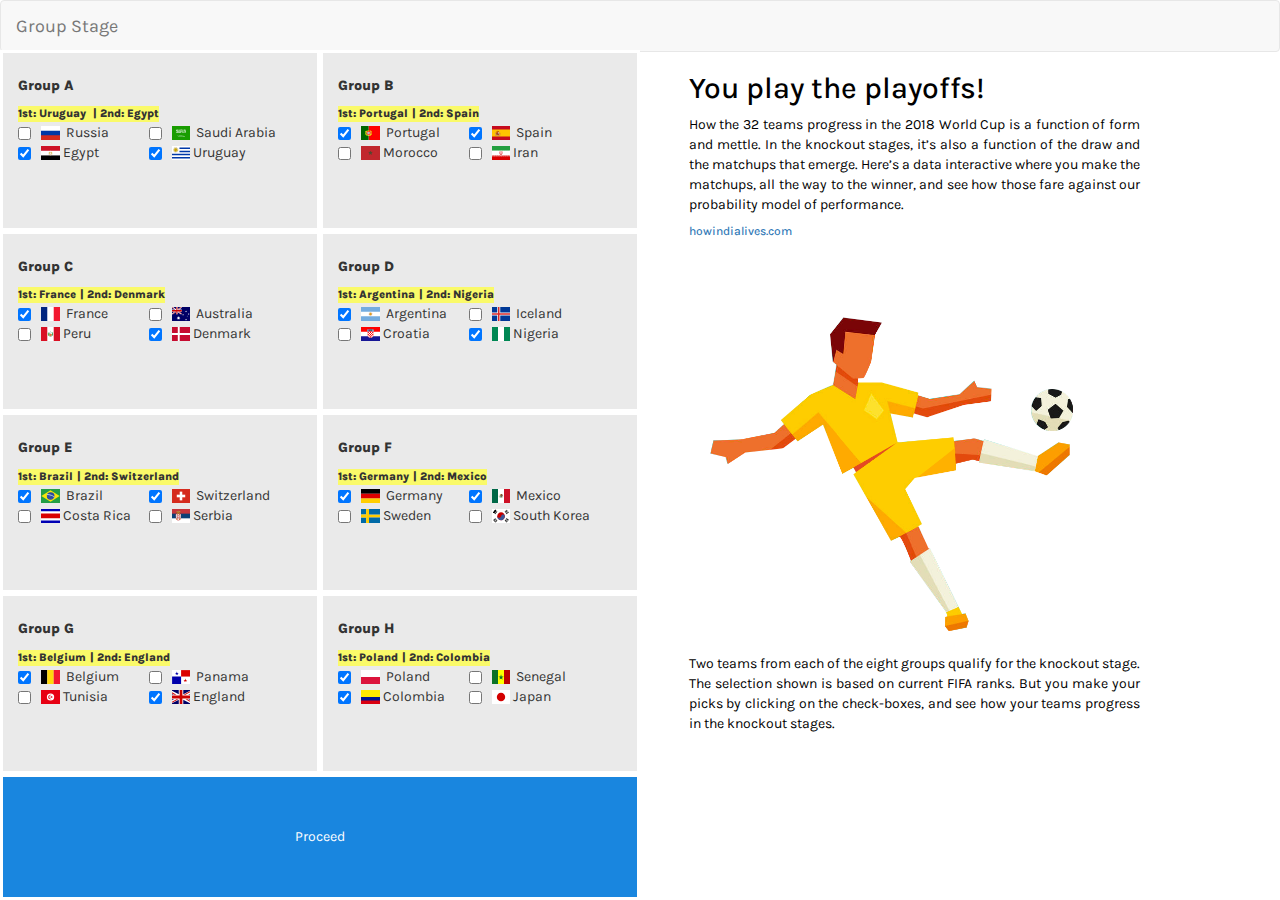
==== index.html @ b1a6358a "final touches" ====
<!DOCTYPE html>
<html lang="en">

<head>
    <meta charset="UTF-8">
    <meta name="viewport" content="width=device-width, initial-scale=1.0, maximum-scale=1.0, user-scalable=no" />
    <meta http-equiv="X-UA-Compatible" content="ie=edge">
    <title>How India Lives World Cup 2018</title>
</head>
<link rel="stylesheet" href="https://maxcdn.bootstrapcdn.com/bootstrap/3.3.7/css/bootstrap.min.css">
<link rel="stylesheet" href="./css/flag-icon.min.css">
<link rel="stylesheet" href="main.css">

<body>
    <!-- Bootstrap JS 3.3.7 -->
    <nav class="navbar navbar-default">
        <div class="container-fluid">
            <div class="navbar-header">
                <a class="navbar-brand" href="#">Group Stage</a>
            </div>
            

        </div>
    </nav>
    <div class="container">
        <div class="col-sm-12 col-md-offset-7 col-md-5 rightpart">
            <h2>You play the playoffs!</h2>
            <p>How the 32 teams progress in the 2018 World Cup is a function of form and mettle. In the knockout stages, it’s
                also a function of the draw and the matchups that emerge. Here’s a data interactive where you make the matchups,
                all the way to the winner, and see how those fare against our probability model of performance.
            </p>
            <h6 class="center">
                <a href="http://www.howindialives.com">howindialives.com</a>
            </h6>
            <img class="img-responsive" width="90%" src="front.png">
            <p>Two teams from each of the eight groups qualify for the knockout stage. The selection shown is based on current
                FIFA ranks. But you make your picks by clicking on the check-boxes, and see how your teams progress in the
                knockout stages.</p>

        </div>

        <div class="parent">
            <div class="wrapper">

                <div class="child grp grp-A" id="grp-A">
                    <h5>Group A</h5>
                    <div class="positions">1st:
                        <span class="first_picked"></span>&nbsp;| 2nd:
                        <span class="second_picked"></span>
                    </div>
                    <div class="row">
                        <div class="col-md-5 col-xs-12">
                            <div class="checkbox">
                                <label>
                                    <input type="checkbox" value="Russia">
                                    <span class="flag-icon flag-icon-ru"></span>
                                    Russia
                                </label>
                            </div>
                        </div>
                        <div class="col-md-5 col-xs-12">
                            <div class="checkbox">
                                <label>
                                    <input type="checkbox" value="Saudi Arabia">
                                    <span class="flag-icon flag-icon-sa"></span>
                                    Saudi Arabia
                                </label>
                            </div>
                        </div>
                    </div>
                    <div class="row">
                        <div class="col-md-5 col-xs-12">
                            <div class="checkbox">
                                <label>
                                    <input type="checkbox" checked value="Egypt">
                                    <span class="flag-icon flag-icon-eg"></span>Egypt</label>
                            </div>
                        </div>
                        <div class="col-md-5 col-xs-12">
                            <div class="checkbox">
                                <label>
                                    <input type="checkbox" checked value="Uruguay">
                                    <span class="flag-icon flag-icon-uy"></span>Uruguay</label>
                            </div>
                        </div>
                    </div>
                </div>


                <div class="child grp grp-B" id="grp-B">
                    <h5>Group B</h5>
                    <div class="positions">1st:
                        <span class="first_picked"></span>| 2nd:
                        <span class="second_picked"></span>
                    </div>
                    <div class="row">
                        <div class="col-md-5 col-xs-12">
                            <div class="checkbox">
                                <label>
                                    <input type="checkbox" checked value="Portugal">
                                    <span class="flag-icon flag-icon-pt"></span>
                                    Portugal
                                </label>
                            </div>
                        </div>
                        <div class="col-md-5 col-xs-12">
                            <div class="checkbox">
                                <label>
                                    <input type="checkbox" checked value="Spain">
                                    <span class="flag-icon flag-icon-es"></span>
                                    Spain
                                </label>
                            </div>
                        </div>
                    </div>
                    <div class="row">
                        <div class="col-md-5 col-xs-12">
                            <div class="checkbox">
                                <label>
                                    <input type="checkbox" value="Morocco">
                                    <span class="flag-icon flag-icon-ma"></span>Morocco</label>
                            </div>
                        </div>
                        <div class="col-md-5 col-xs-12">
                            <div class="checkbox">
                                <label>
                                    <input type="checkbox" value="Iran">
                                    <span class="flag-icon flag-icon-ir"></span>Iran</label>
                            </div>
                        </div>
                    </div>
                </div>


                <div class="child grp grp-C" id="grp-C">
                    <h5>Group C</h5>
                    <div class="positions">1st:
                        <span class="first_picked"></span>| 2nd:
                        <span class="second_picked"></span>
                    </div>
                    <div class="row">
                        <div class="col-md-5 col-xs-12">
                            <div class="checkbox">
                                <label>
                                    <input type="checkbox" checked value="France">
                                    <span class="flag-icon flag-icon-fr"></span>
                                    France
                                </label>
                            </div>
                        </div>
                        <div class="col-md-5 col-xs-12">
                            <div class="checkbox">
                                <label>
                                    <input type="checkbox" value="Australia">
                                    <span class="flag-icon flag-icon-au"></span>
                                    Australia
                                </label>
                            </div>
                        </div>
                    </div>
                    <div class="row">
                        <div class="col-md-5 col-xs-12">
                            <div class="checkbox">
                                <label>
                                    <input type="checkbox" value="Peru">
                                    <span class="flag-icon flag-icon-pe"></span>Peru</label>
                            </div>
                        </div>
                        <div class="col-md-5 col-xs-12">
                            <div class="checkbox">
                                <label>
                                    <input type="checkbox" checked value="Denmark">
                                    <span class="flag-icon flag-icon-dk"></span>Denmark</label>
                            </div>
                        </div>
                    </div>
                </div>


                <div class="child grp grp-D" id="grp-D">
                    <h5>Group D</h5>
                    <div class="positions">1st:
                        <span class="first_picked"></span>| 2nd:
                        <span class="second_picked"></span>
                    </div>
                    <div class="row">
                        <div class="col-md-5 col-xs-12">
                            <div class="checkbox">
                                <label>
                                    <input type="checkbox" checked value="Argentina">
                                    <span class="flag-icon flag-icon-ar"></span>
                                    Argentina
                                </label>
                            </div>
                        </div>
                        <div class="col-md-5 col-xs-12">
                            <div class="checkbox">
                                <label>
                                    <input type="checkbox" value="Iceland">
                                    <span class="flag-icon flag-icon-is"></span>
                                    Iceland
                                </label>
                            </div>
                        </div>
                    </div>
                    <div class="row">
                        <div class="col-md-5 col-xs-12">
                            <div class="checkbox">
                                <label>
                                    <input type="checkbox" value="Croatia">
                                    <span class="flag-icon flag-icon-hr"></span>Croatia</label>
                            </div>
                        </div>
                        <div class="col-md-5 col-xs-12">
                            <div class="checkbox">
                                <label>
                                    <input type="checkbox" checked value="Nigeria">
                                    <span class="flag-icon flag-icon-ng"></span>Nigeria</label>
                            </div>
                        </div>
                    </div>
                </div>
                <div class="child grp grp-E" id="grp-E">
                    <h5>Group E</h5>
                    <div class="positions">1st:
                        <span class="first_picked"></span>| 2nd:
                        <span class="second_picked"></span>
                    </div>
                    <div class="row">
                        <div class="col-md-5 col-xs-12">
                            <div class="checkbox">
                                <label>
                                    <input type="checkbox" checked value="Brazil">
                                    <span class="flag-icon flag-icon-br"></span>
                                    Brazil
                                </label>
                            </div>
                        </div>
                        <div class="col-md-5 col-xs-12">
                            <div class="checkbox">
                                <label>
                                    <input type="checkbox" checked value="Switzerland">
                                    <span class="flag-icon flag-icon-ch"></span>
                                    Switzerland
                                </label>
                            </div>
                        </div>
                    </div>
                    <div class="row">
                        <div class="col-md-5 col-xs-12">
                            <div class="checkbox">
                                <label>
                                    <input type="checkbox" value="Costa Rica">
                                    <span class="flag-icon flag-icon-cr"></span>Costa Rica</label>
                            </div>
                        </div>
                        <div class="col-md-5 col-xs-12">
                            <div class="checkbox">
                                <label>
                                    <input type="checkbox" value="Serbia">
                                    <span class="flag-icon flag-icon-rs"></span>Serbia</label>
                            </div>
                        </div>
                    </div>
                </div>
                <div class="child grp grp-F" id="grp-F">
                    <h5>Group F</h5>
                    <div class="positions">1st:
                        <span class="first_picked"></span>| 2nd:
                        <span class="second_picked"></span>
                    </div>
                    <div class="row">
                        <div class="col-md-5 col-xs-12">
                            <div class="checkbox">
                                <label>
                                    <input type="checkbox" checked value="Germany">
                                    <span class="flag-icon flag-icon-de"></span>
                                    Germany
                                </label>
                            </div>
                        </div>
                        <div class="col-md-5 col-xs-12">
                            <div class="checkbox">
                                <label>
                                    <input type="checkbox" checked value="Mexico">
                                    <span class="flag-icon flag-icon-mx"></span>
                                    Mexico
                                </label>
                            </div>
                        </div>
                    </div>
                    <div class="row">
                        <div class="col-md-5 col-xs-12">
                            <div class="checkbox">
                                <label>
                                    <input type="checkbox" value="Sweden">
                                    <span class="flag-icon flag-icon-se"></span>Sweden</label>
                            </div>
                        </div>
                        <div class="col-md-5 col-xs-12">
                            <div class="checkbox">
                                <label>
                                    <input type="checkbox" value="South Korea">
                                    <span class="flag-icon flag-icon-kr"></span>South Korea</label>
                            </div>
                        </div>
                    </div>
                </div>
                <div class="child grp grp-G" id="grp-G">
                    <h5>Group G</h5>
                    <div class="positions">1st:
                        <span class="first_picked"></span>| 2nd:
                        <span class="second_picked"></span>
                    </div>
                    <div class="row">
                        <div class="col-md-5 col-xs-12">
                            <div class="checkbox">
                                <label>
                                    <input type="checkbox" checked value="Belgium">
                                    <span class="flag-icon flag-icon-be"></span>
                                    Belgium
                                </label>
                            </div>
                        </div>
                        <div class="col-md-5 col-xs-12">
                            <div class="checkbox">
                                <label>
                                    <input type="checkbox" value="Panama">
                                    <span class="flag-icon flag-icon-pa"></span>
                                    Panama
                                </label>
                            </div>
                        </div>
                    </div>
                    <div class="row">
                        <div class="col-md-5 col-xs-12">
                            <div class="checkbox">
                                <label>
                                    <input type="checkbox" value="Tunisia">
                                    <span class="flag-icon flag-icon-tn"></span>Tunisia</label>
                            </div>
                        </div>
                        <div class="col-md-5 col-xs-12">
                            <div class="checkbox">
                                <label>
                                    <input type="checkbox" checked value="England">
                                    <span class="flag-icon flag-icon-gb"></span>England</label>
                            </div>
                        </div>
                    </div>
                </div>
                <div class="child grp grp-H" id="grp-H">
                    <h5>Group H</h5>
                    <div class="positions">1st:
                        <span class="first_picked"></span>| 2nd:
                        <span class="second_picked"></span>
                    </div>
                    <div class="row">
                        <div class="col-md-5 col-xs-12">
                            <div class="checkbox">
                                <label>
                                    <input type="checkbox" checked value="Poland">
                                    <span class="flag-icon flag-icon-pl"></span>
                                    Poland
                                </label>
                            </div>
                        </div>
                        <div class="col-md-5 col-xs-12">
                            <div class="checkbox">
                                <label>
                                    <input type="checkbox" value="Senegal">
                                    <span class="flag-icon flag-icon-sn"></span>
                                    Senegal
                                </label>
                            </div>
                        </div>
                    </div>
                    <div class="row">
                        <div class="col-md-5 col-xs-12">
                            <div class="checkbox">
                                <label>
                                    <input type="checkbox" checked value="Colombia">
                                    <span class="flag-icon flag-icon-co"></span>Colombia</label>
                            </div>
                        </div>
                        <div class="col-md-5 col-xs-12">
                            <div class="checkbox">
                                <label>
                                    <input type="checkbox" value="Japan">
                                    <span class="flag-icon flag-icon-jp"></span>Japan</label>
                            </div>
                        </div>
                    </div>
                </div>
                <div class="child btnWrapper">
                    <button onclick="crossverify();" class="proceed">Proceed</button>
                </div>
            </div>

        </div>

        

    </div>

    <!-- jQuery JS 2.2.4 -->
    <script src="https://ajax.googleapis.com/ajax/libs/jquery/2.2.4/jquery.min.js"></script>
    <script src="https://maxcdn.bootstrapcdn.com/bootstrap/3.3.7/js/bootstrap.min.js"></script>
    <script src="main.js"></script>
    <!-- Bootstrap CSS 3.3.7 -->

</body>

</html>
---- css/flag-icon.min.css ----
.flag-icon-background{background-size:contain;background-position:50%;background-repeat:no-repeat}.flag-icon{background-size:contain;background-position:50%;background-repeat:no-repeat;position:relative;display:inline-block;width:1.33333333em;line-height:1em}.flag-icon:before{content:"\00a0"}.flag-icon.flag-icon-squared{width:1em}.flag-icon-ad{background-image:url(../flags/4x3/ad.svg)}.flag-icon-ad.flag-icon-squared{background-image:url(../flags/1x1/ad.svg)}.flag-icon-ae{background-image:url(../flags/4x3/ae.svg)}.flag-icon-ae.flag-icon-squared{background-image:url(../flags/1x1/ae.svg)}.flag-icon-af{background-image:url(../flags/4x3/af.svg)}.flag-icon-af.flag-icon-squared{background-image:url(../flags/1x1/af.svg)}.flag-icon-ag{background-image:url(../flags/4x3/ag.svg)}.flag-icon-ag.flag-icon-squared{background-image:url(../flags/1x1/ag.svg)}.flag-icon-ai{background-image:url(../flags/4x3/ai.svg)}.flag-icon-ai.flag-icon-squared{background-image:url(../flags/1x1/ai.svg)}.flag-icon-al{background-image:url(../flags/4x3/al.svg)}.flag-icon-al.flag-icon-squared{background-image:url(../flags/1x1/al.svg)}.flag-icon-am{background-image:url(../flags/4x3/am.svg)}.flag-icon-am.flag-icon-squared{background-image:url(../flags/1x1/am.svg)}.flag-icon-ao{background-image:url(../flags/4x3/ao.svg)}.flag-icon-ao.flag-icon-squared{background-image:url(../flags/1x1/ao.svg)}.flag-icon-aq{background-image:url(../flags/4x3/aq.svg)}.flag-icon-aq.flag-icon-squared{background-image:url(../flags/1x1/aq.svg)}.flag-icon-ar{background-image:url(../flags/4x3/ar.svg)}.flag-icon-ar.flag-icon-squared{background-image:url(../flags/1x1/ar.svg)}.flag-icon-as{background-image:url(../flags/4x3/as.svg)}.flag-icon-as.flag-icon-squared{background-image:url(../flags/1x1/as.svg)}.flag-icon-at{background-image:url(../flags/4x3/at.svg)}.flag-icon-at.flag-icon-squared{background-image:url(../flags/1x1/at.svg)}.flag-icon-au{background-image:url(../flags/4x3/au.svg)}.flag-icon-au.flag-icon-squared{background-image:url(../flags/1x1/au.svg)}.flag-icon-aw{background-image:url(../flags/4x3/aw.svg)}.flag-icon-aw.flag-icon-squared{background-image:url(../flags/1x1/aw.svg)}.flag-icon-ax{background-image:url(../flags/4x3/ax.svg)}.flag-icon-ax.flag-icon-squared{background-image:url(../flags/1x1/ax.svg)}.flag-icon-az{background-image:url(../flags/4x3/az.svg)}.flag-icon-az.flag-icon-squared{background-image:url(../flags/1x1/az.svg)}.flag-icon-ba{background-image:url(../flags/4x3/ba.svg)}.flag-icon-ba.flag-icon-squared{background-image:url(../flags/1x1/ba.svg)}.flag-icon-bb{background-image:url(../flags/4x3/bb.svg)}.flag-icon-bb.flag-icon-squared{background-image:url(../flags/1x1/bb.svg)}.flag-icon-bd{background-image:url(../flags/4x3/bd.svg)}.flag-icon-bd.flag-icon-squared{background-image:url(../flags/1x1/bd.svg)}.flag-icon-be{background-image:url(../flags/4x3/be.svg)}.flag-icon-be.flag-icon-squared{background-image:url(../flags/1x1/be.svg)}.flag-icon-bf{background-image:url(../flags/4x3/bf.svg)}.flag-icon-bf.flag-icon-squared{background-image:url(../flags/1x1/bf.svg)}.flag-icon-bg{background-image:url(../flags/4x3/bg.svg)}.flag-icon-bg.flag-icon-squared{background-image:url(../flags/1x1/bg.svg)}.flag-icon-bh{background-image:url(../flags/4x3/bh.svg)}.flag-icon-bh.flag-icon-squared{background-image:url(../flags/1x1/bh.svg)}.flag-icon-bi{background-image:url(../flags/4x3/bi.svg)}.flag-icon-bi.flag-icon-squared{background-image:url(../flags/1x1/bi.svg)}.flag-icon-bj{background-image:url(../flags/4x3/bj.svg)}.flag-icon-bj.flag-icon-squared{background-image:url(../flags/1x1/bj.svg)}.flag-icon-bl{background-image:url(../flags/4x3/bl.svg)}.flag-icon-bl.flag-icon-squared{background-image:url(../flags/1x1/bl.svg)}.flag-icon-bm{background-image:url(../flags/4x3/bm.svg)}.flag-icon-bm.flag-icon-squared{background-image:url(../flags/1x1/bm.svg)}.flag-icon-bn{background-image:url(../flags/4x3/bn.svg)}.flag-icon-bn.flag-icon-squared{background-image:url(../flags/1x1/bn.svg)}.flag-icon-bo{background-image:url(../flags/4x3/bo.svg)}.flag-icon-bo.flag-icon-squared{background-image:url(../flags/1x1/bo.svg)}.flag-icon-bq{background-image:url(../flags/4x3/bq.svg)}.flag-icon-bq.flag-icon-squared{background-image:url(../flags/1x1/bq.svg)}.flag-icon-br{background-image:url(../flags/4x3/br.svg)}.flag-icon-br.flag-icon-squared{background-image:url(../flags/1x1/br.svg)}.flag-icon-bs{background-image:url(../flags/4x3/bs.svg)}.flag-icon-bs.flag-icon-squared{background-image:url(../flags/1x1/bs.svg)}.flag-icon-bt{background-image:url(../flags/4x3/bt.svg)}.flag-icon-bt.flag-icon-squared{background-image:url(../flags/1x1/bt.svg)}.flag-icon-bv{background-image:url(../flags/4x3/bv.svg)}.flag-icon-bv.flag-icon-squared{background-image:url(../flags/1x1/bv.svg)}.flag-icon-bw{background-image:url(../flags/4x3/bw.svg)}.flag-icon-bw.flag-icon-squared{background-image:url(../flags/1x1/bw.svg)}.flag-icon-by{background-image:url(../flags/4x3/by.svg)}.flag-icon-by.flag-icon-squared{background-image:url(../flags/1x1/by.svg)}.flag-icon-bz{background-image:url(../flags/4x3/bz.svg)}.flag-icon-bz.flag-icon-squared{background-image:url(../flags/1x1/bz.svg)}.flag-icon-ca{background-image:url(../flags/4x3/ca.svg)}.flag-icon-ca.flag-icon-squared{background-image:url(../flags/1x1/ca.svg)}.flag-icon-cc{background-image:url(../flags/4x3/cc.svg)}.flag-icon-cc.flag-icon-squared{background-image:url(../flags/1x1/cc.svg)}.flag-icon-cd{background-image:url(../flags/4x3/cd.svg)}.flag-icon-cd.flag-icon-squared{background-image:url(../flags/1x1/cd.svg)}.flag-icon-cf{background-image:url(../flags/4x3/cf.svg)}.flag-icon-cf.flag-icon-squared{background-image:url(../flags/1x1/cf.svg)}.flag-icon-cg{background-image:url(../flags/4x3/cg.svg)}.flag-icon-cg.flag-icon-squared{background-image:url(../flags/1x1/cg.svg)}.flag-icon-ch{background-image:url(../flags/4x3/ch.svg)}.flag-icon-ch.flag-icon-squared{background-image:url(../flags/1x1/ch.svg)}.flag-icon-ci{background-image:url(../flags/4x3/ci.svg)}.flag-icon-ci.flag-icon-squared{background-image:url(../flags/1x1/ci.svg)}.flag-icon-ck{background-image:url(../flags/4x3/ck.svg)}.flag-icon-ck.flag-icon-squared{background-image:url(../flags/1x1/ck.svg)}.flag-icon-cl{background-image:url(../flags/4x3/cl.svg)}.flag-icon-cl.flag-icon-squared{background-image:url(../flags/1x1/cl.svg)}.flag-icon-cm{background-image:url(../flags/4x3/cm.svg)}.flag-icon-cm.flag-icon-squared{background-image:url(../flags/1x1/cm.svg)}.flag-icon-cn{background-image:url(../flags/4x3/cn.svg)}.flag-icon-cn.flag-icon-squared{background-image:url(../flags/1x1/cn.svg)}.flag-icon-co{background-image:url(../flags/4x3/co.svg)}.flag-icon-co.flag-icon-squared{background-image:url(../flags/1x1/co.svg)}.flag-icon-cr{background-image:url(../flags/4x3/cr.svg)}.flag-icon-cr.flag-icon-squared{background-image:url(../flags/1x1/cr.svg)}.flag-icon-cu{background-image:url(../flags/4x3/cu.svg)}.flag-icon-cu.flag-icon-squared{background-image:url(../flags/1x1/cu.svg)}.flag-icon-cv{background-image:url(../flags/4x3/cv.svg)}.flag-icon-cv.flag-icon-squared{background-image:url(../flags/1x1/cv.svg)}.flag-icon-cw{background-image:url(../flags/4x3/cw.svg)}.flag-icon-cw.flag-icon-squared{background-image:url(../flags/1x1/cw.svg)}.flag-icon-cx{background-image:url(../flags/4x3/cx.svg)}.flag-icon-cx.flag-icon-squared{background-image:url(../flags/1x1/cx.svg)}.flag-icon-cy{background-image:url(../flags/4x3/cy.svg)}.flag-icon-cy.flag-icon-squared{background-image:url(../flags/1x1/cy.svg)}.flag-icon-cz{background-image:url(../flags/4x3/cz.svg)}.flag-icon-cz.flag-icon-squared{background-image:url(../flags/1x1/cz.svg)}.flag-icon-de{background-image:url(../flags/4x3/de.svg)}.flag-icon-de.flag-icon-squared{background-image:url(../flags/1x1/de.svg)}.flag-icon-dj{background-image:url(../flags/4x3/dj.svg)}.flag-icon-dj.flag-icon-squared{background-image:url(../flags/1x1/dj.svg)}.flag-icon-dk{background-image:url(../flags/4x3/dk.svg)}.flag-icon-dk.flag-icon-squared{background-image:url(../flags/1x1/dk.svg)}.flag-icon-dm{background-image:url(../flags/4x3/dm.svg)}.flag-icon-dm.flag-icon-squared{background-image:url(../flags/1x1/dm.svg)}.flag-icon-do{background-image:url(../flags/4x3/do.svg)}.flag-icon-do.flag-icon-squared{background-image:url(../flags/1x1/do.svg)}.flag-icon-dz{background-image:url(../flags/4x3/dz.svg)}.flag-icon-dz.flag-icon-squared{background-image:url(../flags/1x1/dz.svg)}.flag-icon-ec{background-image:url(../flags/4x3/ec.svg)}.flag-icon-ec.flag-icon-squared{background-image:url(../flags/1x1/ec.svg)}.flag-icon-ee{background-image:url(../flags/4x3/ee.svg)}.flag-icon-ee.flag-icon-squared{background-image:url(../flags/1x1/ee.svg)}.flag-icon-eg{background-image:url(../flags/4x3/eg.svg)}.flag-icon-eg.flag-icon-squared{background-image:url(../flags/1x1/eg.svg)}.flag-icon-eh{background-image:url(../flags/4x3/eh.svg)}.flag-icon-eh.flag-icon-squared{background-image:url(../flags/1x1/eh.svg)}.flag-icon-er{background-image:url(../flags/4x3/er.svg)}.flag-icon-er.flag-icon-squared{background-image:url(../flags/1x1/er.svg)}.flag-icon-es{background-image:url(../flags/4x3/es.svg)}.flag-icon-es.flag-icon-squared{background-image:url(../flags/1x1/es.svg)}.flag-icon-et{background-image:url(../flags/4x3/et.svg)}.flag-icon-et.flag-icon-squared{background-image:url(../flags/1x1/et.svg)}.flag-icon-fi{background-image:url(../flags/4x3/fi.svg)}.flag-icon-fi.flag-icon-squared{background-image:url(../flags/1x1/fi.svg)}.flag-icon-fj{background-image:url(../flags/4x3/fj.svg)}.flag-icon-fj.flag-icon-squared{background-image:url(../flags/1x1/fj.svg)}.flag-icon-fk{background-image:url(../flags/4x3/fk.svg)}.flag-icon-fk.flag-icon-squared{background-image:url(../flags/1x1/fk.svg)}.flag-icon-fm{background-image:url(../flags/4x3/fm.svg)}.flag-icon-fm.flag-icon-squared{background-image:url(../flags/1x1/fm.svg)}.flag-icon-fo{background-image:url(../flags/4x3/fo.svg)}.flag-icon-fo.flag-icon-squared{background-image:url(../flags/1x1/fo.svg)}.flag-icon-fr{background-image:url(../flags/4x3/fr.svg)}.flag-icon-fr.flag-icon-squared{background-image:url(../flags/1x1/fr.svg)}.flag-icon-ga{background-image:url(../flags/4x3/ga.svg)}.flag-icon-ga.flag-icon-squared{background-image:url(../flags/1x1/ga.svg)}.flag-icon-gb{background-image:url(../flags/4x3/gb.svg)}.flag-icon-gb.flag-icon-squared{background-image:url(../flags/1x1/gb.svg)}.flag-icon-gd{background-image:url(../flags/4x3/gd.svg)}.flag-icon-gd.flag-icon-squared{background-image:url(../flags/1x1/gd.svg)}.flag-icon-ge{background-image:url(../flags/4x3/ge.svg)}.flag-icon-ge.flag-icon-squared{background-image:url(../flags/1x1/ge.svg)}.flag-icon-gf{background-image:url(../flags/4x3/gf.svg)}.flag-icon-gf.flag-icon-squared{background-image:url(../flags/1x1/gf.svg)}.flag-icon-gg{background-image:url(../flags/4x3/gg.svg)}.flag-icon-gg.flag-icon-squared{background-image:url(../flags/1x1/gg.svg)}.flag-icon-gh{background-image:url(../flags/4x3/gh.svg)}.flag-icon-gh.flag-icon-squared{background-image:url(../flags/1x1/gh.svg)}.flag-icon-gi{background-image:url(../flags/4x3/gi.svg)}.flag-icon-gi.flag-icon-squared{background-image:url(../flags/1x1/gi.svg)}.flag-icon-gl{background-image:url(../flags/4x3/gl.svg)}.flag-icon-gl.flag-icon-squared{background-image:url(../flags/1x1/gl.svg)}.flag-icon-gm{background-image:url(../flags/4x3/gm.svg)}.flag-icon-gm.flag-icon-squared{background-image:url(../flags/1x1/gm.svg)}.flag-icon-gn{background-image:url(../flags/4x3/gn.svg)}.flag-icon-gn.flag-icon-squared{background-image:url(../flags/1x1/gn.svg)}.flag-icon-gp{background-image:url(../flags/4x3/gp.svg)}.flag-icon-gp.flag-icon-squared{background-image:url(../flags/1x1/gp.svg)}.flag-icon-gq{background-image:url(../flags/4x3/gq.svg)}.flag-icon-gq.flag-icon-squared{background-image:url(../flags/1x1/gq.svg)}.flag-icon-gr{background-image:url(../flags/4x3/gr.svg)}.flag-icon-gr.flag-icon-squared{background-image:url(../flags/1x1/gr.svg)}.flag-icon-gs{background-image:url(../flags/4x3/gs.svg)}.flag-icon-gs.flag-icon-squared{background-image:url(../flags/1x1/gs.svg)}.flag-icon-gt{background-image:url(../flags/4x3/gt.svg)}.flag-icon-gt.flag-icon-squared{background-image:url(../flags/1x1/gt.svg)}.flag-icon-gu{background-image:url(../flags/4x3/gu.svg)}.flag-icon-gu.flag-icon-squared{background-image:url(../flags/1x1/gu.svg)}.flag-icon-gw{background-image:url(../flags/4x3/gw.svg)}.flag-icon-gw.flag-icon-squared{background-image:url(../flags/1x1/gw.svg)}.flag-icon-gy{background-image:url(../flags/4x3/gy.svg)}.flag-icon-gy.flag-icon-squared{background-image:url(../flags/1x1/gy.svg)}.flag-icon-hk{background-image:url(../flags/4x3/hk.svg)}.flag-icon-hk.flag-icon-squared{background-image:url(../flags/1x1/hk.svg)}.flag-icon-hm{background-image:url(../flags/4x3/hm.svg)}.flag-icon-hm.flag-icon-squared{background-image:url(../flags/1x1/hm.svg)}.flag-icon-hn{background-image:url(../flags/4x3/hn.svg)}.flag-icon-hn.flag-icon-squared{background-image:url(../flags/1x1/hn.svg)}.flag-icon-hr{background-image:url(../flags/4x3/hr.svg)}.flag-icon-hr.flag-icon-squared{background-image:url(../flags/1x1/hr.svg)}.flag-icon-ht{background-image:url(../flags/4x3/ht.svg)}.flag-icon-ht.flag-icon-squared{background-image:url(../flags/1x1/ht.svg)}.flag-icon-hu{background-image:url(../flags/4x3/hu.svg)}.flag-icon-hu.flag-icon-squared{background-image:url(../flags/1x1/hu.svg)}.flag-icon-id{background-image:url(../flags/4x3/id.svg)}.flag-icon-id.flag-icon-squared{background-image:url(../flags/1x1/id.svg)}.flag-icon-ie{background-image:url(../flags/4x3/ie.svg)}.flag-icon-ie.flag-icon-squared{background-image:url(../flags/1x1/ie.svg)}.flag-icon-il{background-image:url(../flags/4x3/il.svg)}.flag-icon-il.flag-icon-squared{background-image:url(../flags/1x1/il.svg)}.flag-icon-im{background-image:url(../flags/4x3/im.svg)}.flag-icon-im.flag-icon-squared{background-image:url(../flags/1x1/im.svg)}.flag-icon-in{background-image:url(../flags/4x3/in.svg)}.flag-icon-in.flag-icon-squared{background-image:url(../flags/1x1/in.svg)}.flag-icon-io{background-image:url(../flags/4x3/io.svg)}.flag-icon-io.flag-icon-squared{background-image:url(../flags/1x1/io.svg)}.flag-icon-iq{background-image:url(../flags/4x3/iq.svg)}.flag-icon-iq.flag-icon-squared{background-image:url(../flags/1x1/iq.svg)}.flag-icon-ir{background-image:url(../flags/4x3/ir.svg)}.flag-icon-ir.flag-icon-squared{background-image:url(../flags/1x1/ir.svg)}.flag-icon-is{background-image:url(../flags/4x3/is.svg)}.flag-icon-is.flag-icon-squared{background-image:url(../flags/1x1/is.svg)}.flag-icon-it{background-image:url(../flags/4x3/it.svg)}.flag-icon-it.flag-icon-squared{background-image:url(../flags/1x1/it.svg)}.flag-icon-je{background-image:url(../flags/4x3/je.svg)}.flag-icon-je.flag-icon-squared{background-image:url(../flags/1x1/je.svg)}.flag-icon-jm{background-image:url(../flags/4x3/jm.svg)}.flag-icon-jm.flag-icon-squared{background-image:url(../flags/1x1/jm.svg)}.flag-icon-jo{background-image:url(../flags/4x3/jo.svg)}.flag-icon-jo.flag-icon-squared{background-image:url(../flags/1x1/jo.svg)}.flag-icon-jp{background-image:url(../flags/4x3/jp.svg)}.flag-icon-jp.flag-icon-squared{background-image:url(../flags/1x1/jp.svg)}.flag-icon-ke{background-image:url(../flags/4x3/ke.svg)}.flag-icon-ke.flag-icon-squared{background-image:url(../flags/1x1/ke.svg)}.flag-icon-kg{background-image:url(../flags/4x3/kg.svg)}.flag-icon-kg.flag-icon-squared{background-image:url(../flags/1x1/kg.svg)}.flag-icon-kh{background-image:url(../flags/4x3/kh.svg)}.flag-icon-kh.flag-icon-squared{background-image:url(../flags/1x1/kh.svg)}.flag-icon-ki{background-image:url(../flags/4x3/ki.svg)}.flag-icon-ki.flag-icon-squared{background-image:url(../flags/1x1/ki.svg)}.flag-icon-km{background-image:url(../flags/4x3/km.svg)}.flag-icon-km.flag-icon-squared{background-image:url(../flags/1x1/km.svg)}.flag-icon-kn{background-image:url(../flags/4x3/kn.svg)}.flag-icon-kn.flag-icon-squared{background-image:url(../flags/1x1/kn.svg)}.flag-icon-kp{background-image:url(../flags/4x3/kp.svg)}.flag-icon-kp.flag-icon-squared{background-image:url(../flags/1x1/kp.svg)}.flag-icon-kr{background-image:url(../flags/4x3/kr.svg)}.flag-icon-kr.flag-icon-squared{background-image:url(../flags/1x1/kr.svg)}.flag-icon-kw{background-image:url(../flags/4x3/kw.svg)}.flag-icon-kw.flag-icon-squared{background-image:url(../flags/1x1/kw.svg)}.flag-icon-ky{background-image:url(../flags/4x3/ky.svg)}.flag-icon-ky.flag-icon-squared{background-image:url(../flags/1x1/ky.svg)}.flag-icon-kz{background-image:url(../flags/4x3/kz.svg)}.flag-icon-kz.flag-icon-squared{background-image:url(../flags/1x1/kz.svg)}.flag-icon-la{background-image:url(../flags/4x3/la.svg)}.flag-icon-la.flag-icon-squared{background-image:url(../flags/1x1/la.svg)}.flag-icon-lb{background-image:url(../flags/4x3/lb.svg)}.flag-icon-lb.flag-icon-squared{background-image:url(../flags/1x1/lb.svg)}.flag-icon-lc{background-image:url(../flags/4x3/lc.svg)}.flag-icon-lc.flag-icon-squared{background-image:url(../flags/1x1/lc.svg)}.flag-icon-li{background-image:url(../flags/4x3/li.svg)}.flag-icon-li.flag-icon-squared{background-image:url(../flags/1x1/li.svg)}.flag-icon-lk{background-image:url(../flags/4x3/lk.svg)}.flag-icon-lk.flag-icon-squared{background-image:url(../flags/1x1/lk.svg)}.flag-icon-lr{background-image:url(../flags/4x3/lr.svg)}.flag-icon-lr.flag-icon-squared{background-image:url(../flags/1x1/lr.svg)}.flag-icon-ls{background-image:url(../flags/4x3/ls.svg)}.flag-icon-ls.flag-icon-squared{background-image:url(../flags/1x1/ls.svg)}.flag-icon-lt{background-image:url(../flags/4x3/lt.svg)}.flag-icon-lt.flag-icon-squared{background-image:url(../flags/1x1/lt.svg)}.flag-icon-lu{background-image:url(../flags/4x3/lu.svg)}.flag-icon-lu.flag-icon-squared{background-image:url(../flags/1x1/lu.svg)}.flag-icon-lv{background-image:url(../flags/4x3/lv.svg)}.flag-icon-lv.flag-icon-squared{background-image:url(../flags/1x1/lv.svg)}.flag-icon-ly{background-image:url(../flags/4x3/ly.svg)}.flag-icon-ly.flag-icon-squared{background-image:url(../flags/1x1/ly.svg)}.flag-icon-ma{background-image:url(../flags/4x3/ma.svg)}.flag-icon-ma.flag-icon-squared{background-image:url(../flags/1x1/ma.svg)}.flag-icon-mc{background-image:url(../flags/4x3/mc.svg)}.flag-icon-mc.flag-icon-squared{background-image:url(../flags/1x1/mc.svg)}.flag-icon-md{background-image:url(../flags/4x3/md.svg)}.flag-icon-md.flag-icon-squared{background-image:url(../flags/1x1/md.svg)}.flag-icon-me{background-image:url(../flags/4x3/me.svg)}.flag-icon-me.flag-icon-squared{background-image:url(../flags/1x1/me.svg)}.flag-icon-mf{background-image:url(../flags/4x3/mf.svg)}.flag-icon-mf.flag-icon-squared{background-image:url(../flags/1x1/mf.svg)}.flag-icon-mg{background-image:url(../flags/4x3/mg.svg)}.flag-icon-mg.flag-icon-squared{background-image:url(../flags/1x1/mg.svg)}.flag-icon-mh{background-image:url(../flags/4x3/mh.svg)}.flag-icon-mh.flag-icon-squared{background-image:url(../flags/1x1/mh.svg)}.flag-icon-mk{background-image:url(../flags/4x3/mk.svg)}.flag-icon-mk.flag-icon-squared{background-image:url(../flags/1x1/mk.svg)}.flag-icon-ml{background-image:url(../flags/4x3/ml.svg)}.flag-icon-ml.flag-icon-squared{background-image:url(../flags/1x1/ml.svg)}.flag-icon-mm{background-image:url(../flags/4x3/mm.svg)}.flag-icon-mm.flag-icon-squared{background-image:url(../flags/1x1/mm.svg)}.flag-icon-mn{background-image:url(../flags/4x3/mn.svg)}.flag-icon-mn.flag-icon-squared{background-image:url(../flags/1x1/mn.svg)}.flag-icon-mo{background-image:url(../flags/4x3/mo.svg)}.flag-icon-mo.flag-icon-squared{background-image:url(../flags/1x1/mo.svg)}.flag-icon-mp{background-image:url(../flags/4x3/mp.svg)}.flag-icon-mp.flag-icon-squared{background-image:url(../flags/1x1/mp.svg)}.flag-icon-mq{background-image:url(../flags/4x3/mq.svg)}.flag-icon-mq.flag-icon-squared{background-image:url(../flags/1x1/mq.svg)}.flag-icon-mr{background-image:url(../flags/4x3/mr.svg)}.flag-icon-mr.flag-icon-squared{background-image:url(../flags/1x1/mr.svg)}.flag-icon-ms{background-image:url(../flags/4x3/ms.svg)}.flag-icon-ms.flag-icon-squared{background-image:url(../flags/1x1/ms.svg)}.flag-icon-mt{background-image:url(../flags/4x3/mt.svg)}.flag-icon-mt.flag-icon-squared{background-image:url(../flags/1x1/mt.svg)}.flag-icon-mu{background-image:url(../flags/4x3/mu.svg)}.flag-icon-mu.flag-icon-squared{background-image:url(../flags/1x1/mu.svg)}.flag-icon-mv{background-image:url(../flags/4x3/mv.svg)}.flag-icon-mv.flag-icon-squared{background-image:url(../flags/1x1/mv.svg)}.flag-icon-mw{background-image:url(../flags/4x3/mw.svg)}.flag-icon-mw.flag-icon-squared{background-image:url(../flags/1x1/mw.svg)}.flag-icon-mx{background-image:url(../flags/4x3/mx.svg)}.flag-icon-mx.flag-icon-squared{background-image:url(../flags/1x1/mx.svg)}.flag-icon-my{background-image:url(../flags/4x3/my.svg)}.flag-icon-my.flag-icon-squared{background-image:url(../flags/1x1/my.svg)}.flag-icon-mz{background-image:url(../flags/4x3/mz.svg)}.flag-icon-mz.flag-icon-squared{background-image:url(../flags/1x1/mz.svg)}.flag-icon-na{background-image:url(../flags/4x3/na.svg)}.flag-icon-na.flag-icon-squared{background-image:url(../flags/1x1/na.svg)}.flag-icon-nc{background-image:url(../flags/4x3/nc.svg)}.flag-icon-nc.flag-icon-squared{background-image:url(../flags/1x1/nc.svg)}.flag-icon-ne{background-image:url(../flags/4x3/ne.svg)}.flag-icon-ne.flag-icon-squared{background-image:url(../flags/1x1/ne.svg)}.flag-icon-nf{background-image:url(../flags/4x3/nf.svg)}.flag-icon-nf.flag-icon-squared{background-image:url(../flags/1x1/nf.svg)}.flag-icon-ng{background-image:url(../flags/4x3/ng.svg)}.flag-icon-ng.flag-icon-squared{background-image:url(../flags/1x1/ng.svg)}.flag-icon-ni{background-image:url(../flags/4x3/ni.svg)}.flag-icon-ni.flag-icon-squared{background-image:url(../flags/1x1/ni.svg)}.flag-icon-nl{background-image:url(../flags/4x3/nl.svg)}.flag-icon-nl.flag-icon-squared{background-image:url(../flags/1x1/nl.svg)}.flag-icon-no{background-image:url(../flags/4x3/no.svg)}.flag-icon-no.flag-icon-squared{background-image:url(../flags/1x1/no.svg)}.flag-icon-np{background-image:url(../flags/4x3/np.svg)}.flag-icon-np.flag-icon-squared{background-image:url(../flags/1x1/np.svg)}.flag-icon-nr{background-image:url(../flags/4x3/nr.svg)}.flag-icon-nr.flag-icon-squared{background-image:url(../flags/1x1/nr.svg)}.flag-icon-nu{background-image:url(../flags/4x3/nu.svg)}.flag-icon-nu.flag-icon-squared{background-image:url(../flags/1x1/nu.svg)}.flag-icon-nz{background-image:url(../flags/4x3/nz.svg)}.flag-icon-nz.flag-icon-squared{background-image:url(../flags/1x1/nz.svg)}.flag-icon-om{background-image:url(../flags/4x3/om.svg)}.flag-icon-om.flag-icon-squared{background-image:url(../flags/1x1/om.svg)}.flag-icon-pa{background-image:url(../flags/4x3/pa.svg)}.flag-icon-pa.flag-icon-squared{background-image:url(../flags/1x1/pa.svg)}.flag-icon-pe{background-image:url(../flags/4x3/pe.svg)}.flag-icon-pe.flag-icon-squared{background-image:url(../flags/1x1/pe.svg)}.flag-icon-pf{background-image:url(../flags/4x3/pf.svg)}.flag-icon-pf.flag-icon-squared{background-image:url(../flags/1x1/pf.svg)}.flag-icon-pg{background-image:url(../flags/4x3/pg.svg)}.flag-icon-pg.flag-icon-squared{background-image:url(../flags/1x1/pg.svg)}.flag-icon-ph{background-image:url(../flags/4x3/ph.svg)}.flag-icon-ph.flag-icon-squared{background-image:url(../flags/1x1/ph.svg)}.flag-icon-pk{background-image:url(../flags/4x3/pk.svg)}.flag-icon-pk.flag-icon-squared{background-image:url(../flags/1x1/pk.svg)}.flag-icon-pl{background-image:url(../flags/4x3/pl.svg)}.flag-icon-pl.flag-icon-squared{background-image:url(../flags/1x1/pl.svg)}.flag-icon-pm{background-image:url(../flags/4x3/pm.svg)}.flag-icon-pm.flag-icon-squared{background-image:url(../flags/1x1/pm.svg)}.flag-icon-pn{background-image:url(../flags/4x3/pn.svg)}.flag-icon-pn.flag-icon-squared{background-image:url(../flags/1x1/pn.svg)}.flag-icon-pr{background-image:url(../flags/4x3/pr.svg)}.flag-icon-pr.flag-icon-squared{background-image:url(../flags/1x1/pr.svg)}.flag-icon-ps{background-image:url(../flags/4x3/ps.svg)}.flag-icon-ps.flag-icon-squared{background-image:url(../flags/1x1/ps.svg)}.flag-icon-pt{background-image:url(../flags/4x3/pt.svg)}.flag-icon-pt.flag-icon-squared{background-image:url(../flags/1x1/pt.svg)}.flag-icon-pw{background-image:url(../flags/4x3/pw.svg)}.flag-icon-pw.flag-icon-squared{background-image:url(../flags/1x1/pw.svg)}.flag-icon-py{background-image:url(../flags/4x3/py.svg)}.flag-icon-py.flag-icon-squared{background-image:url(../flags/1x1/py.svg)}.flag-icon-qa{background-image:url(../flags/4x3/qa.svg)}.flag-icon-qa.flag-icon-squared{background-image:url(../flags/1x1/qa.svg)}.flag-icon-re{background-image:url(../flags/4x3/re.svg)}.flag-icon-re.flag-icon-squared{background-image:url(../flags/1x1/re.svg)}.flag-icon-ro{background-image:url(../flags/4x3/ro.svg)}.flag-icon-ro.flag-icon-squared{background-image:url(../flags/1x1/ro.svg)}.flag-icon-rs{background-image:url(../flags/4x3/rs.svg)}.flag-icon-rs.flag-icon-squared{background-image:url(../flags/1x1/rs.svg)}.flag-icon-ru{background-image:url(../flags/4x3/ru.svg)}.flag-icon-ru.flag-icon-squared{background-image:url(../flags/1x1/ru.svg)}.flag-icon-rw{background-image:url(../flags/4x3/rw.svg)}.flag-icon-rw.flag-icon-squared{background-image:url(../flags/1x1/rw.svg)}.flag-icon-sa{background-image:url(../flags/4x3/sa.svg)}.flag-icon-sa.flag-icon-squared{background-image:url(../flags/1x1/sa.svg)}.flag-icon-sb{background-image:url(../flags/4x3/sb.svg)}.flag-icon-sb.flag-icon-squared{background-image:url(../flags/1x1/sb.svg)}.flag-icon-sc{background-image:url(../flags/4x3/sc.svg)}.flag-icon-sc.flag-icon-squared{background-image:url(../flags/1x1/sc.svg)}.flag-icon-sd{background-image:url(../flags/4x3/sd.svg)}.flag-icon-sd.flag-icon-squared{background-image:url(../flags/1x1/sd.svg)}.flag-icon-se{background-image:url(../flags/4x3/se.svg)}.flag-icon-se.flag-icon-squared{background-image:url(../flags/1x1/se.svg)}.flag-icon-sg{background-image:url(../flags/4x3/sg.svg)}.flag-icon-sg.flag-icon-squared{background-image:url(../flags/1x1/sg.svg)}.flag-icon-sh{background-image:url(../flags/4x3/sh.svg)}.flag-icon-sh.flag-icon-squared{background-image:url(../flags/1x1/sh.svg)}.flag-icon-si{background-image:url(../flags/4x3/si.svg)}.flag-icon-si.flag-icon-squared{background-image:url(../flags/1x1/si.svg)}.flag-icon-sj{background-image:url(../flags/4x3/sj.svg)}.flag-icon-sj.flag-icon-squared{background-image:url(../flags/1x1/sj.svg)}.flag-icon-sk{background-image:url(../flags/4x3/sk.svg)}.flag-icon-sk.flag-icon-squared{background-image:url(../flags/1x1/sk.svg)}.flag-icon-sl{background-image:url(../flags/4x3/sl.svg)}.flag-icon-sl.flag-icon-squared{background-image:url(../flags/1x1/sl.svg)}.flag-icon-sm{background-image:url(../flags/4x3/sm.svg)}.flag-icon-sm.flag-icon-squared{background-image:url(../flags/1x1/sm.svg)}.flag-icon-sn{background-image:url(../flags/4x3/sn.svg)}.flag-icon-sn.flag-icon-squared{background-image:url(../flags/1x1/sn.svg)}.flag-icon-so{background-image:url(../flags/4x3/so.svg)}.flag-icon-so.flag-icon-squared{background-image:url(../flags/1x1/so.svg)}.flag-icon-sr{background-image:url(../flags/4x3/sr.svg)}.flag-icon-sr.flag-icon-squared{background-image:url(../flags/1x1/sr.svg)}.flag-icon-ss{background-image:url(../flags/4x3/ss.svg)}.flag-icon-ss.flag-icon-squared{background-image:url(../flags/1x1/ss.svg)}.flag-icon-st{background-image:url(../flags/4x3/st.svg)}.flag-icon-st.flag-icon-squared{background-image:url(../flags/1x1/st.svg)}.flag-icon-sv{background-image:url(../flags/4x3/sv.svg)}.flag-icon-sv.flag-icon-squared{background-image:url(../flags/1x1/sv.svg)}.flag-icon-sx{background-image:url(../flags/4x3/sx.svg)}.flag-icon-sx.flag-icon-squared{background-image:url(../flags/1x1/sx.svg)}.flag-icon-sy{background-image:url(../flags/4x3/sy.svg)}.flag-icon-sy.flag-icon-squared{background-image:url(../flags/1x1/sy.svg)}.flag-icon-sz{background-image:url(../flags/4x3/sz.svg)}.flag-icon-sz.flag-icon-squared{background-image:url(../flags/1x1/sz.svg)}.flag-icon-tc{background-image:url(../flags/4x3/tc.svg)}.flag-icon-tc.flag-icon-squared{background-image:url(../flags/1x1/tc.svg)}.flag-icon-td{background-image:url(../flags/4x3/td.svg)}.flag-icon-td.flag-icon-squared{background-image:url(../flags/1x1/td.svg)}.flag-icon-tf{background-image:url(../flags/4x3/tf.svg)}.flag-icon-tf.flag-icon-squared{background-image:url(../flags/1x1/tf.svg)}.flag-icon-tg{background-image:url(../flags/4x3/tg.svg)}.flag-icon-tg.flag-icon-squared{background-image:url(../flags/1x1/tg.svg)}.flag-icon-th{background-image:url(../flags/4x3/th.svg)}.flag-icon-th.flag-icon-squared{background-image:url(../flags/1x1/th.svg)}.flag-icon-tj{background-image:url(../flags/4x3/tj.svg)}.flag-icon-tj.flag-icon-squared{background-image:url(../flags/1x1/tj.svg)}.flag-icon-tk{background-image:url(../flags/4x3/tk.svg)}.flag-icon-tk.flag-icon-squared{background-image:url(../flags/1x1/tk.svg)}.flag-icon-tl{background-image:url(../flags/4x3/tl.svg)}.flag-icon-tl.flag-icon-squared{background-image:url(../flags/1x1/tl.svg)}.flag-icon-tm{background-image:url(../flags/4x3/tm.svg)}.flag-icon-tm.flag-icon-squared{background-image:url(../flags/1x1/tm.svg)}.flag-icon-tn{background-image:url(../flags/4x3/tn.svg)}.flag-icon-tn.flag-icon-squared{background-image:url(../flags/1x1/tn.svg)}.flag-icon-to{background-image:url(../flags/4x3/to.svg)}.flag-icon-to.flag-icon-squared{background-image:url(../flags/1x1/to.svg)}.flag-icon-tr{background-image:url(../flags/4x3/tr.svg)}.flag-icon-tr.flag-icon-squared{background-image:url(../flags/1x1/tr.svg)}.flag-icon-tt{background-image:url(../flags/4x3/tt.svg)}.flag-icon-tt.flag-icon-squared{background-image:url(../flags/1x1/tt.svg)}.flag-icon-tv{background-image:url(../flags/4x3/tv.svg)}.flag-icon-tv.flag-icon-squared{background-image:url(../flags/1x1/tv.svg)}.flag-icon-tw{background-image:url(../flags/4x3/tw.svg)}.flag-icon-tw.flag-icon-squared{background-image:url(../flags/1x1/tw.svg)}.flag-icon-tz{background-image:url(../flags/4x3/tz.svg)}.flag-icon-tz.flag-icon-squared{background-image:url(../flags/1x1/tz.svg)}.flag-icon-ua{background-image:url(../flags/4x3/ua.svg)}.flag-icon-ua.flag-icon-squared{background-image:url(../flags/1x1/ua.svg)}.flag-icon-ug{background-image:url(../flags/4x3/ug.svg)}.flag-icon-ug.flag-icon-squared{background-image:url(../flags/1x1/ug.svg)}.flag-icon-um{background-image:url(../flags/4x3/um.svg)}.flag-icon-um.flag-icon-squared{background-image:url(../flags/1x1/um.svg)}.flag-icon-us{background-image:url(../flags/4x3/us.svg)}.flag-icon-us.flag-icon-squared{background-image:url(../flags/1x1/us.svg)}.flag-icon-uy{background-image:url(../flags/4x3/uy.svg)}.flag-icon-uy.flag-icon-squared{background-image:url(../flags/1x1/uy.svg)}.flag-icon-uz{background-image:url(../flags/4x3/uz.svg)}.flag-icon-uz.flag-icon-squared{background-image:url(../flags/1x1/uz.svg)}.flag-icon-va{background-image:url(../flags/4x3/va.svg)}.flag-icon-va.flag-icon-squared{background-image:url(../flags/1x1/va.svg)}.flag-icon-vc{background-image:url(../flags/4x3/vc.svg)}.flag-icon-vc.flag-icon-squared{background-image:url(../flags/1x1/vc.svg)}.flag-icon-ve{background-image:url(../flags/4x3/ve.svg)}.flag-icon-ve.flag-icon-squared{background-image:url(../flags/1x1/ve.svg)}.flag-icon-vg{background-image:url(../flags/4x3/vg.svg)}.flag-icon-vg.flag-icon-squared{background-image:url(../flags/1x1/vg.svg)}.flag-icon-vi{background-image:url(../flags/4x3/vi.svg)}.flag-icon-vi.flag-icon-squared{background-image:url(../flags/1x1/vi.svg)}.flag-icon-vn{background-image:url(../flags/4x3/vn.svg)}.flag-icon-vn.flag-icon-squared{background-image:url(../flags/1x1/vn.svg)}.flag-icon-vu{background-image:url(../flags/4x3/vu.svg)}.flag-icon-vu.flag-icon-squared{background-image:url(../flags/1x1/vu.svg)}.flag-icon-wf{background-image:url(../flags/4x3/wf.svg)}.flag-icon-wf.flag-icon-squared{background-image:url(../flags/1x1/wf.svg)}.flag-icon-ws{background-image:url(../flags/4x3/ws.svg)}.flag-icon-ws.flag-icon-squared{background-image:url(../flags/1x1/ws.svg)}.flag-icon-ye{background-image:url(../flags/4x3/ye.svg)}.flag-icon-ye.flag-icon-squared{background-image:url(../flags/1x1/ye.svg)}.flag-icon-yt{background-image:url(../flags/4x3/yt.svg)}.flag-icon-yt.flag-icon-squared{background-image:url(../flags/1x1/yt.svg)}.flag-icon-za{background-image:url(../flags/4x3/za.svg)}.flag-icon-za.flag-icon-squared{background-image:url(../flags/1x1/za.svg)}.flag-icon-zm{background-image:url(../flags/4x3/zm.svg)}.flag-icon-zm.flag-icon-squared{background-image:url(../flags/1x1/zm.svg)}.flag-icon-zw{background-image:url(../flags/4x3/zw.svg)}.flag-icon-zw.flag-icon-squared{background-image:url(../flags/1x1/zw.svg)}.flag-icon-es-ct{background-image:url(../flags/4x3/es-ct.svg)}.flag-icon-es-ct.flag-icon-squared{background-image:url(../flags/1x1/es-ct.svg)}.flag-icon-eu{background-image:url(../flags/4x3/eu.svg)}.flag-icon-eu.flag-icon-squared{background-image:url(../flags/1x1/eu.svg)}.flag-icon-gb-eng{background-image:url(../flags/4x3/gb-eng.svg)}.flag-icon-gb-eng.flag-icon-squared{background-image:url(../flags/1x1/gb-eng.svg)}.flag-icon-gb-nir{background-image:url(../flags/4x3/gb-nir.svg)}.flag-icon-gb-nir.flag-icon-squared{background-image:url(../flags/1x1/gb-nir.svg)}.flag-icon-gb-sct{background-image:url(../flags/4x3/gb-sct.svg)}.flag-icon-gb-sct.flag-icon-squared{background-image:url(../flags/1x1/gb-sct.svg)}.flag-icon-gb-wls{background-image:url(../flags/4x3/gb-wls.svg)}.flag-icon-gb-wls.flag-icon-squared{background-image:url(../flags/1x1/gb-wls.svg)}.flag-icon-un{background-image:url(../flags/4x3/un.svg)}.flag-icon-un.flag-icon-squared{background-image:url(../flags/1x1/un.svg)}
---- main.css ----
@import url('https://fonts.googleapis.com/css?family=Karla:400,700');

html,body{
    padding:0;
    margin:0;
    font-family: Karla,'sans-serif';
overflow-x:hidden;

}
.rightpart{
    
    color:black;
}
.rightpart p{
    text-align: justify;
}
.child{
    flex-grow: 1;
    flex:1 1 auto;
    width: 50%;
    background: #eaeaea;
    border:3px solid white;
    padding:15px;
    white-space: nowrap;

}
.grp h5{
    font-weight: 800;
}
.positions{
    font-size:0.8em;
    font-weight: 800;
    background:rgb(250, 250, 105);
    display: inline-block;
}
.child.btnWrapper{
    flex:1 0.2 auto;
    white-space: inherit;
    display: flex;
    justify-content: center;
    align-content: center;
    
}
svg{
    position: absolute;
    z-index: -1;
    top:0;
    bottom:0;
    left:0;
    right:0;
}
span.flag-icon{
    margin:0 3px;
}
.parent{
    position: absolute;
    top:50px;
    bottom:0;
    left:0;
    width:50vw;
}
.table>thead>tr>th {
    vertical-align: bottom;
    border-bottom: 0;
}
.wrapper{
    flex:1;
    display: flex;
    height:calc(100vh - 50px);
    flex-wrap: wrap;
    justify-content: stretch;
    
    align-content: stretch;
}
nav{
    margin-bottom: 0!important;
}
.btnWrapper{
    text-align: center;
    background: rgb(25, 134, 223);
    transition:0.2s all;

}
.btnWrapper:hover{
background: rgb(46, 148, 231)
}
.proceed{
    border:0;
    box-shadow: 0;
    padding:10px 40px;
    background: transparent;
    border-radius: 20px;
    color:white;
}
.concol{
    border:2px solid black;
    padding:10px 15px;
    border-radius:35px;
    display: inline-block;

}
.container{
    margin-left: 0;
    padding-left: 0;
}
.panel{
    display:flex;
    flex-direction: column;
    height:calc(100vh - 50px);
    justify-content: space-around;
}
.bloc{
    text-align: center;
    background:#eaeaea;
    min-height:50px;
    display: flex;
    border:2px solid white;
}
table{
    border:2px solid black;
}
#statszone{
    position: absolute;
    bottom:0;
    right:0;
    padding:30px;
    
}
.footer{
    background:#eaeaea;
    color:#333;
    padding:20px 30px;
}
.bloc>div{
    flex:1 1 auto;
    transform:translateY(10%);
}
div.checkbox{
    margin: 0!important;
}
.first_picked{
    margin-right:4px;
}
@media only screen and (max-width: 900px) {
    .parent{
        position: relative;
        width:100vw;
        top:0;
    }
    .wrapper{
        height: auto;
    }
    .proceed{
        margin:20px 0;
    }
   
    
    
    .bloc{
        min-height: initial;
    }
    
    .bloc>div{
        transform: initial;
    }
    .wrapper{
        height:calc(120vh);
    }
    #statszone{
        font-size:0.8em;
        padding:10px;
        top:15vh;
        
        bottom:initial;

    }
    
    h3{
        font-size: 14px;
        background:rgb(255, 255, 97);
    }
    .panel{
        height:100vh;
    }

}
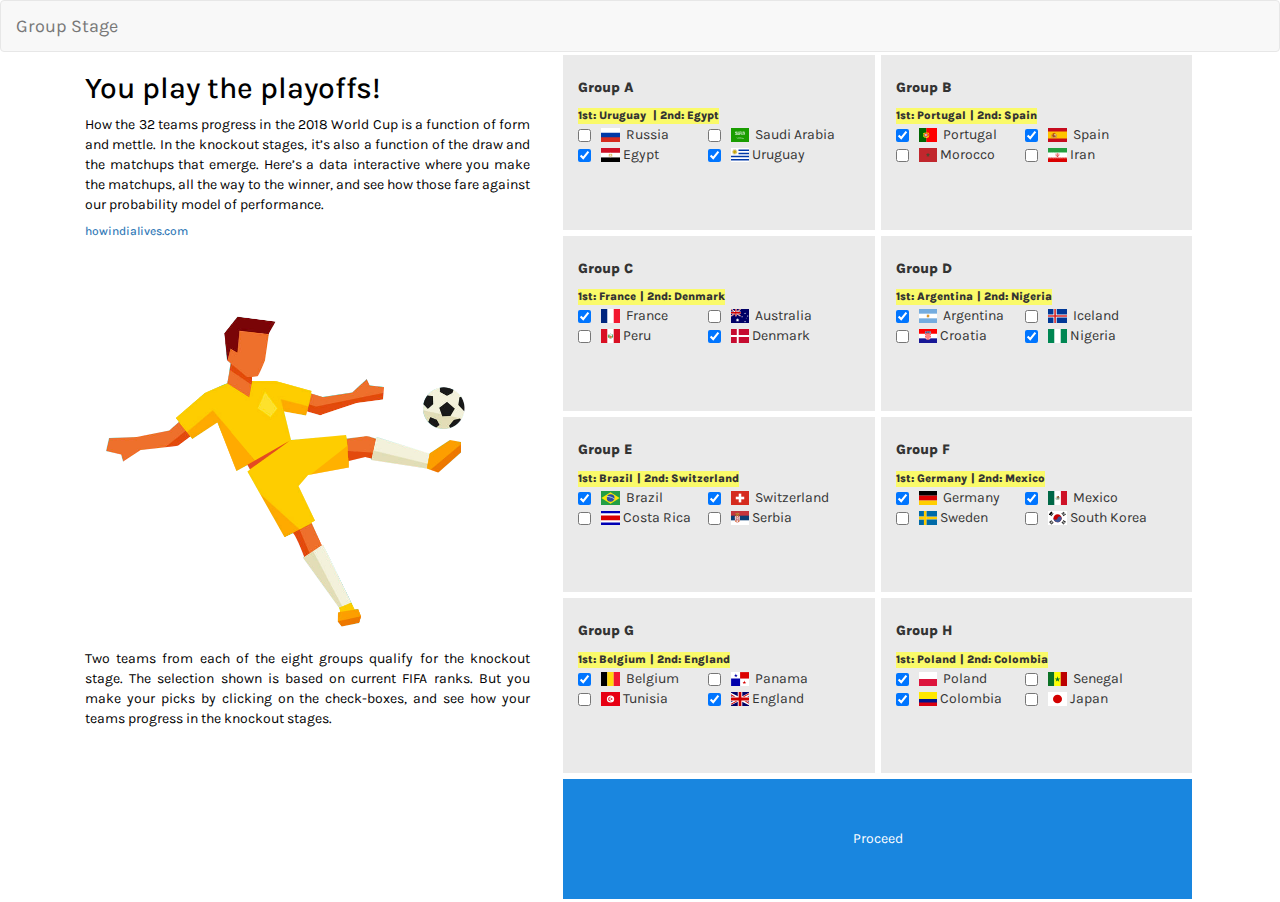
==== commit d71d2752: "final" ====
--- a/index.html
+++ b/index.html
@@ -10,7 +10,7 @@
 <link rel="stylesheet" href="https://maxcdn.bootstrapcdn.com/bootstrap/3.3.7/css/bootstrap.min.css">
 <link rel="stylesheet" href="./css/flag-icon.min.css">
 <link rel="stylesheet" href="main.css">
-
+<!--Analysis and Visualization done by iashris with howindialives-->
 <body>
     <!-- Bootstrap JS 3.3.7 -->
     <nav class="navbar navbar-default">
@@ -23,7 +23,7 @@
         </div>
     </nav>
     <div class="container">
-        <div class="col-sm-12 col-md-offset-7 col-md-5 rightpart">
+        <div class="col-lg-5 col-md-5 rightpart">
             <h2>You play the playoffs!</h2>
             <p>How the 32 teams progress in the 2018 World Cup is a function of form and mettle. In the knockout stages, it’s
                 also a function of the draw and the matchups that emerge. Here’s a data interactive where you make the matchups,
@@ -39,7 +39,7 @@
 
         </div>
 
-        <div class="parent">
+        <div class="parent col-md-7 col-lg-7">
             <div class="wrapper">
 
                 <div class="child grp grp-A" id="grp-A">
--- a/main.css
+++ b/main.css
@@ -53,18 +53,16 @@
 span.flag-icon{
     margin:0 3px;
 }
+
 .parent{
-    position: absolute;
-    top:50px;
-    bottom:0;
-    left:0;
-    width:50vw;
+    
 }
 .table>thead>tr>th {
     vertical-align: bottom;
     border-bottom: 0;
 }
 .wrapper{
+    
     flex:1;
     display: flex;
     height:calc(100vh - 50px);
@@ -100,10 +98,7 @@
     display: inline-block;
 
 }
-.container{
-    margin-left: 0;
-    padding-left: 0;
-}
+
 .panel{
     display:flex;
     flex-direction: column;
@@ -143,11 +138,7 @@
     margin-right:4px;
 }
 @media only screen and (max-width: 900px) {
-    .parent{
-        position: relative;
-        width:100vw;
-        top:0;
-    }
+    
     .wrapper{
         height: auto;
     }
@@ -170,10 +161,7 @@
     #statszone{
         font-size:0.8em;
         padding:10px;
-        top:15vh;
         
-        bottom:initial;
-
     }
     
     h3{
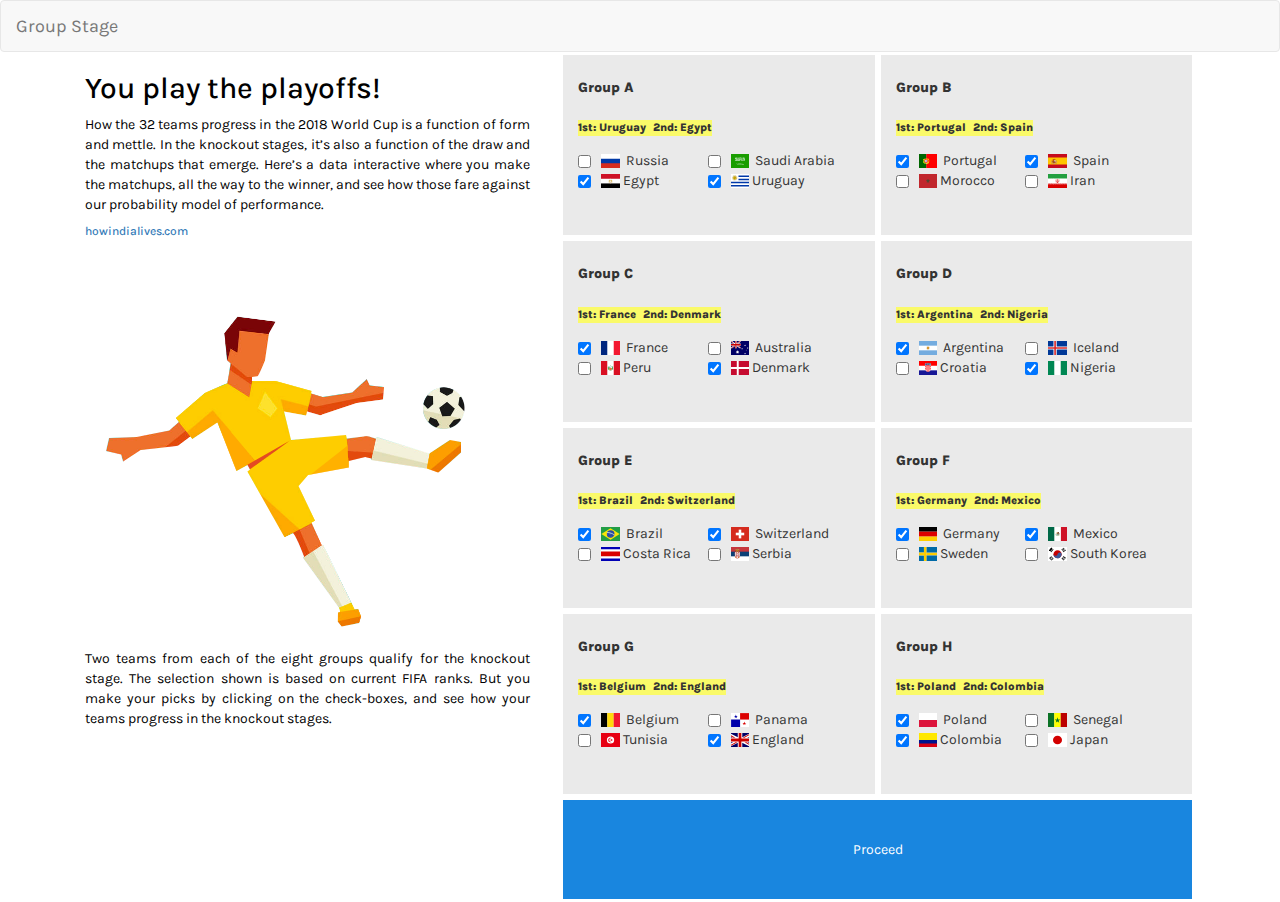
==== commit 62e7c77f: "wrap positions" ====
--- a/index.html
+++ b/index.html
@@ -11,6 +11,7 @@
 <link rel="stylesheet" href="./css/flag-icon.min.css">
 <link rel="stylesheet" href="main.css">
 <!--Analysis and Visualization done by iashris with howindialives-->
+
 <body>
     <!-- Bootstrap JS 3.3.7 -->
     <nav class="navbar navbar-default">
@@ -18,7 +19,7 @@
             <div class="navbar-header">
                 <a class="navbar-brand" href="#">Group Stage</a>
             </div>
-            
+
 
         </div>
     </nav>
@@ -44,9 +45,13 @@
 
                 <div class="child grp grp-A" id="grp-A">
                     <h5>Group A</h5>
-                    <div class="positions">1st:
-                        <span class="first_picked"></span>&nbsp;| 2nd:
-                        <span class="second_picked"></span>
+                    <div class="positions">
+                        <div>1st:
+                            <span class="first_picked"></span>
+                        </div>
+                        <div>2nd:
+                            <span class="second_picked"></span>
+                        </div>
                     </div>
                     <div class="row">
                         <div class="col-md-5 col-xs-12">
@@ -89,9 +94,13 @@
 
                 <div class="child grp grp-B" id="grp-B">
                     <h5>Group B</h5>
-                    <div class="positions">1st:
-                        <span class="first_picked"></span>| 2nd:
-                        <span class="second_picked"></span>
+                    <div class="positions">
+                        <div>1st:
+                            <span class="first_picked"></span>
+                        </div>
+                        <div>2nd:
+                            <span class="second_picked"></span>
+                        </div>
                     </div>
                     <div class="row">
                         <div class="col-md-5 col-xs-12">
@@ -134,9 +143,13 @@
 
                 <div class="child grp grp-C" id="grp-C">
                     <h5>Group C</h5>
-                    <div class="positions">1st:
-                        <span class="first_picked"></span>| 2nd:
-                        <span class="second_picked"></span>
+                    <div class="positions">
+                        <div>1st:
+                            <span class="first_picked"></span>
+                        </div>
+                        <div>2nd:
+                            <span class="second_picked"></span>
+                        </div>
                     </div>
                     <div class="row">
                         <div class="col-md-5 col-xs-12">
@@ -179,9 +192,13 @@
 
                 <div class="child grp grp-D" id="grp-D">
                     <h5>Group D</h5>
-                    <div class="positions">1st:
-                        <span class="first_picked"></span>| 2nd:
-                        <span class="second_picked"></span>
+                    <div class="positions">
+                        <div>1st:
+                            <span class="first_picked"></span>
+                        </div>
+                        <div>2nd:
+                            <span class="second_picked"></span>
+                        </div>
                     </div>
                     <div class="row">
                         <div class="col-md-5 col-xs-12">
@@ -222,9 +239,13 @@
                 </div>
                 <div class="child grp grp-E" id="grp-E">
                     <h5>Group E</h5>
-                    <div class="positions">1st:
-                        <span class="first_picked"></span>| 2nd:
-                        <span class="second_picked"></span>
+                    <div class="positions">
+                        <div>1st:
+                            <span class="first_picked"></span>
+                        </div>
+                        <div>2nd:
+                            <span class="second_picked"></span>
+                        </div>
                     </div>
                     <div class="row">
                         <div class="col-md-5 col-xs-12">
@@ -265,9 +286,13 @@
                 </div>
                 <div class="child grp grp-F" id="grp-F">
                     <h5>Group F</h5>
-                    <div class="positions">1st:
-                        <span class="first_picked"></span>| 2nd:
-                        <span class="second_picked"></span>
+                    <div class="positions">
+                        <div>1st:
+                            <span class="first_picked"></span>
+                        </div>
+                        <div>2nd:
+                            <span class="second_picked"></span>
+                        </div>
                     </div>
                     <div class="row">
                         <div class="col-md-5 col-xs-12">
@@ -308,9 +333,13 @@
                 </div>
                 <div class="child grp grp-G" id="grp-G">
                     <h5>Group G</h5>
-                    <div class="positions">1st:
-                        <span class="first_picked"></span>| 2nd:
-                        <span class="second_picked"></span>
+                    <div class="positions">
+                        <div>1st:
+                            <span class="first_picked"></span>
+                        </div>
+                        <div>2nd:
+                            <span class="second_picked"></span>
+                        </div>
                     </div>
                     <div class="row">
                         <div class="col-md-5 col-xs-12">
@@ -351,9 +380,13 @@
                 </div>
                 <div class="child grp grp-H" id="grp-H">
                     <h5>Group H</h5>
-                    <div class="positions">1st:
-                        <span class="first_picked"></span>| 2nd:
-                        <span class="second_picked"></span>
+                    <div class="positions">
+                        <div>1st:
+                            <span class="first_picked"></span>
+                        </div>
+                        <div>2nd:
+                            <span class="second_picked"></span>
+                        </div>
                     </div>
                     <div class="row">
                         <div class="col-md-5 col-xs-12">
@@ -399,7 +432,7 @@
 
         </div>
 
-        
+
 
     </div>
 
--- a/main.css
+++ b/main.css
@@ -33,6 +33,7 @@
     font-weight: 800;
     background:rgb(250, 250, 105);
     display: inline-block;
+    margin:15px 0px;
 }
 .child.btnWrapper{
     flex:1 0.2 auto;
@@ -137,6 +138,9 @@
 .first_picked{
     margin-right:4px;
 }
+.positions div{
+    display: inline-block;
+}
 @media only screen and (max-width: 900px) {
     
     .wrapper{
@@ -144,6 +148,9 @@
     }
     .proceed{
         margin:20px 0;
+    }
+    .positions div{
+        display: block;
     }
    
     
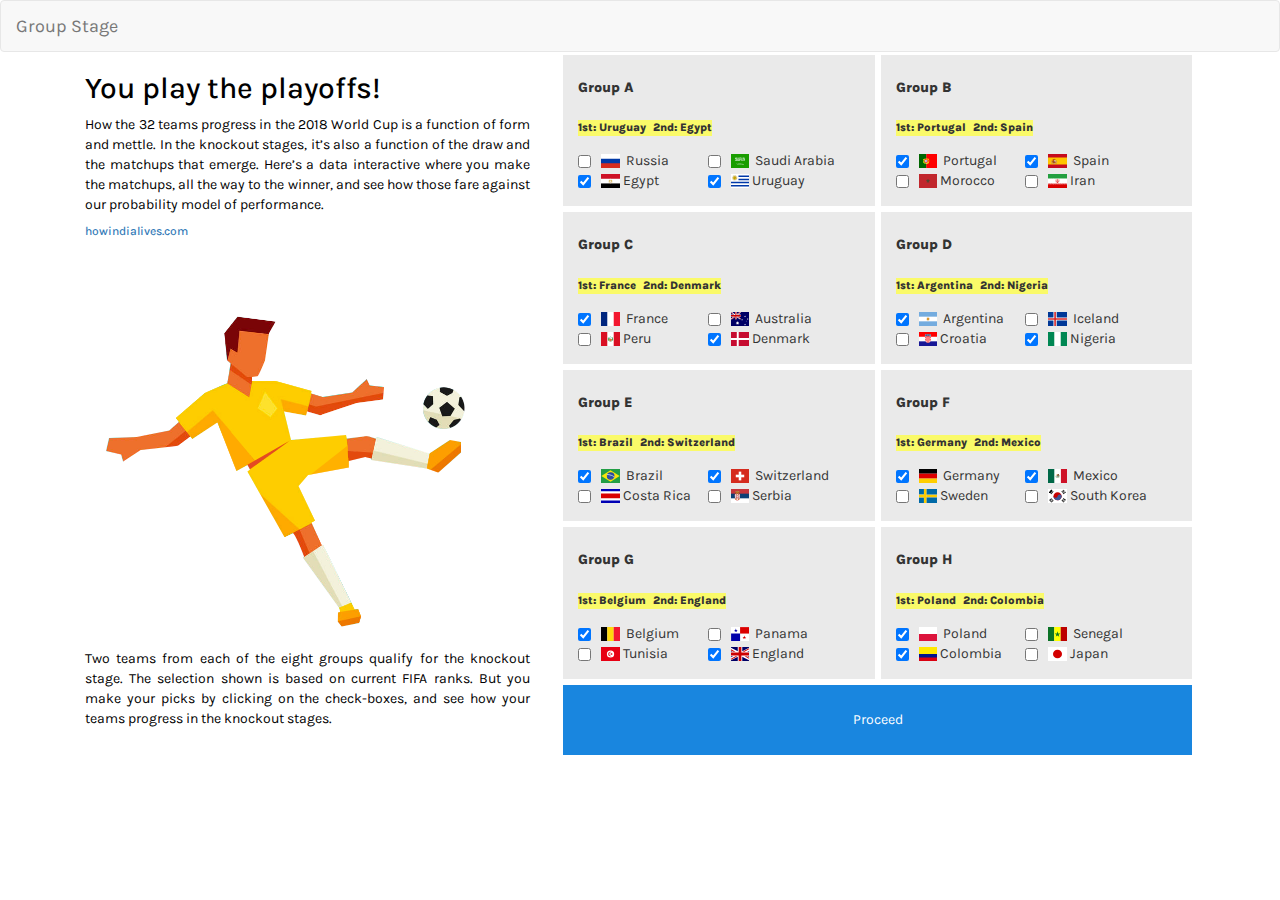
==== commit 0065be97: "analytics" ====
--- a/index.html
+++ b/index.html
@@ -2,6 +2,16 @@
 <html lang="en">
 
 <head>
+<!-- Global site tag (gtag.js) - Google Analytics -->
+<script async src="https://www.googletagmanager.com/gtag/js?id=UA-117949694-2"></script>
+<script>
+  window.dataLayer = window.dataLayer || [];
+  function gtag(){dataLayer.push(arguments);}
+  gtag('js', new Date());
+
+  gtag('config', 'UA-117949694-2');
+</script>
+
     <meta charset="UTF-8">
     <meta name="viewport" content="width=device-width, initial-scale=1.0, maximum-scale=1.0, user-scalable=no" />
     <meta http-equiv="X-UA-Compatible" content="ie=edge">
--- a/main.css
+++ b/main.css
@@ -66,7 +66,7 @@
     
     flex:1;
     display: flex;
-    height:calc(100vh - 50px);
+    
     flex-wrap: wrap;
     justify-content: stretch;
     
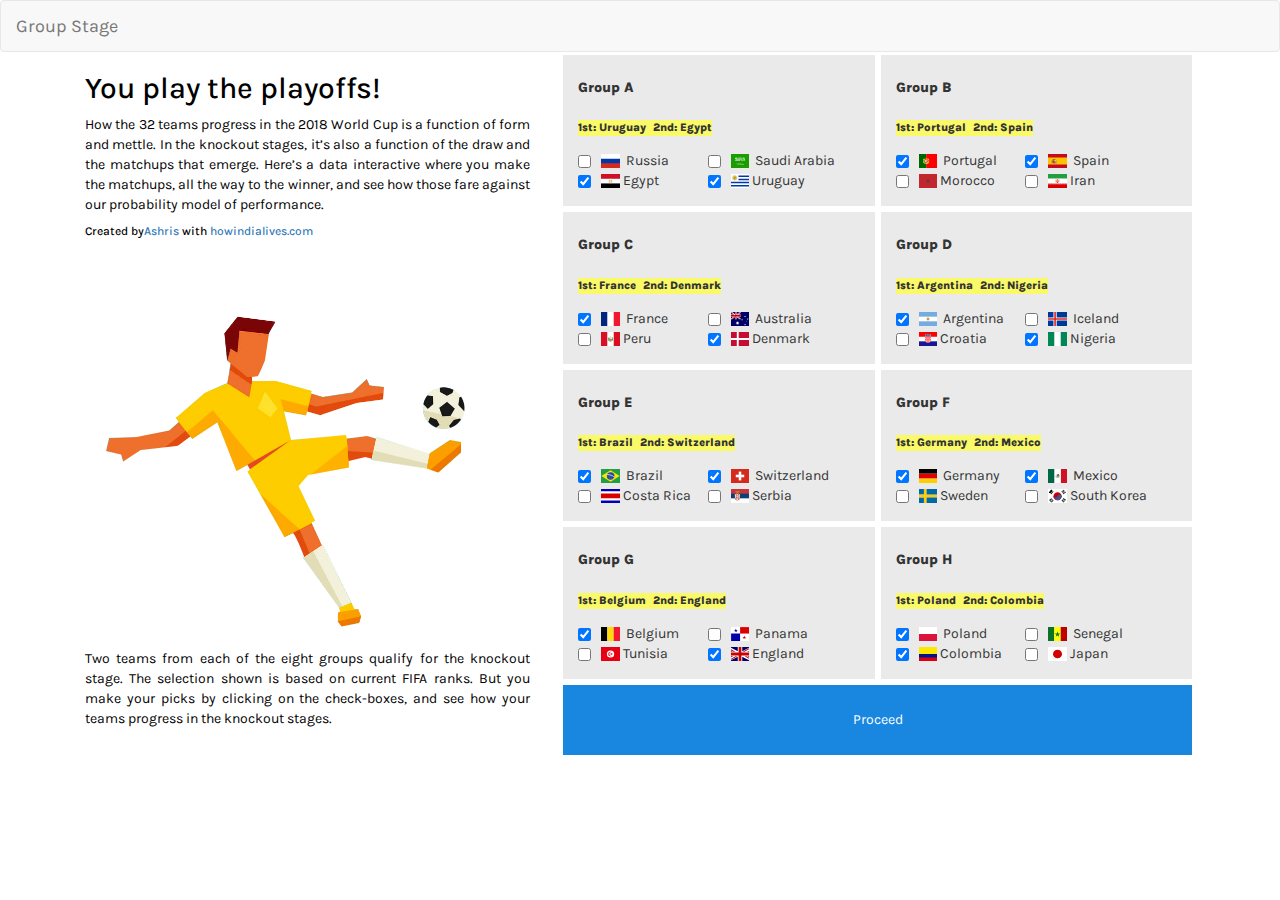
==== commit 037eefd1: "byline" ====
--- a/index.html
+++ b/index.html
@@ -41,7 +41,7 @@
                 all the way to the winner, and see how those fare against our probability model of performance.
             </p>
             <h6 class="center">
-                <a href="http://www.howindialives.com">howindialives.com</a>
+                Created by<a href="http://iashris.com">Ashris</a> with <a href="http://www.howindialives.com">howindialives.com</a>
             </h6>
             <img class="img-responsive" width="90%" src="front.png">
             <p>Two teams from each of the eight groups qualify for the knockout stage. The selection shown is based on current
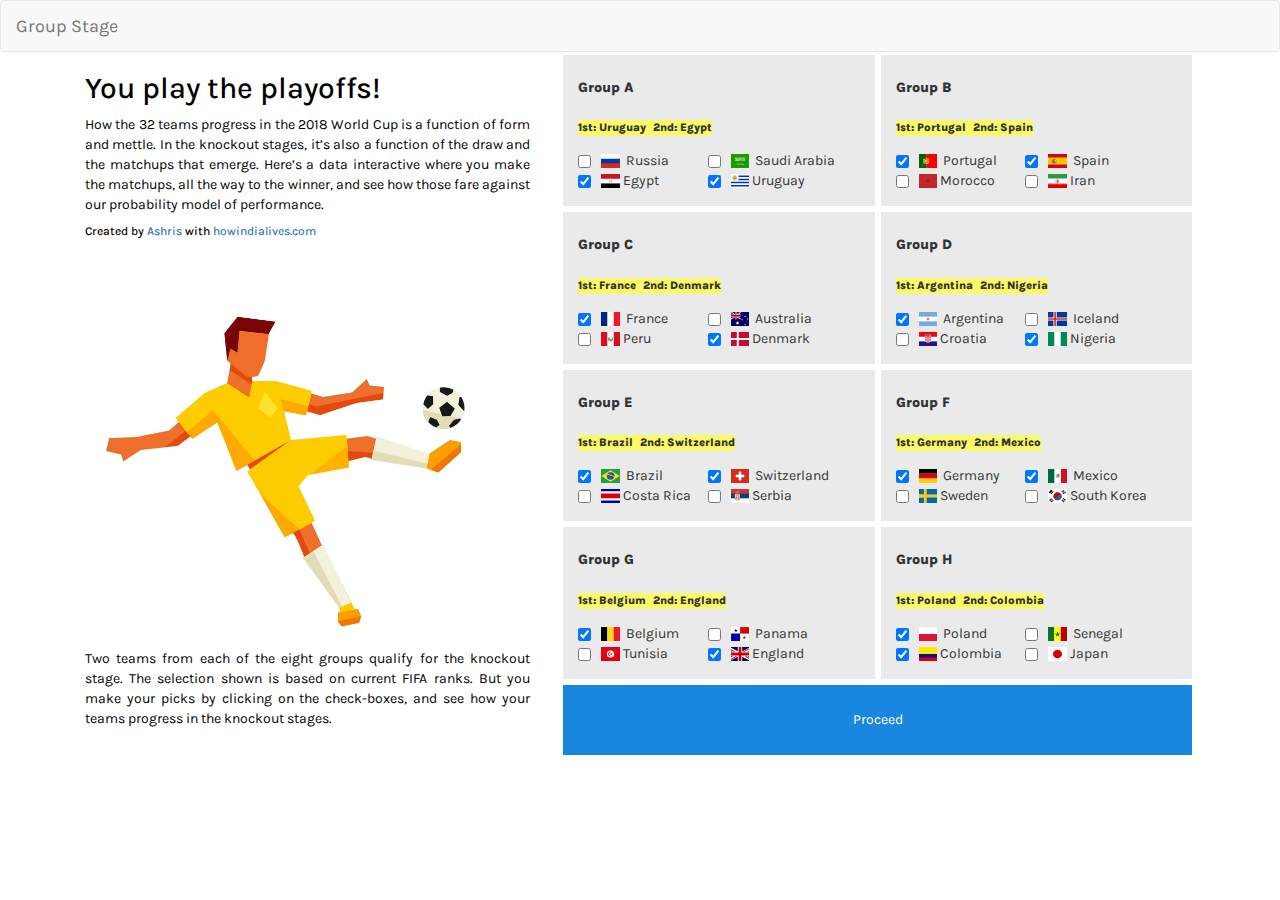
==== commit f7a7f0ec: "space" ====
--- a/index.html
+++ b/index.html
@@ -41,7 +41,7 @@
                 all the way to the winner, and see how those fare against our probability model of performance.
             </p>
             <h6 class="center">
-                Created by<a href="http://iashris.com">Ashris</a> with <a href="http://www.howindialives.com">howindialives.com</a>
+                Created by<a href="http://iashris.com"> Ashris</a> with <a href="http://www.howindialives.com">howindialives.com</a>
             </h6>
             <img class="img-responsive" width="90%" src="front.png">
             <p>Two teams from each of the eight groups qualify for the knockout stage. The selection shown is based on current
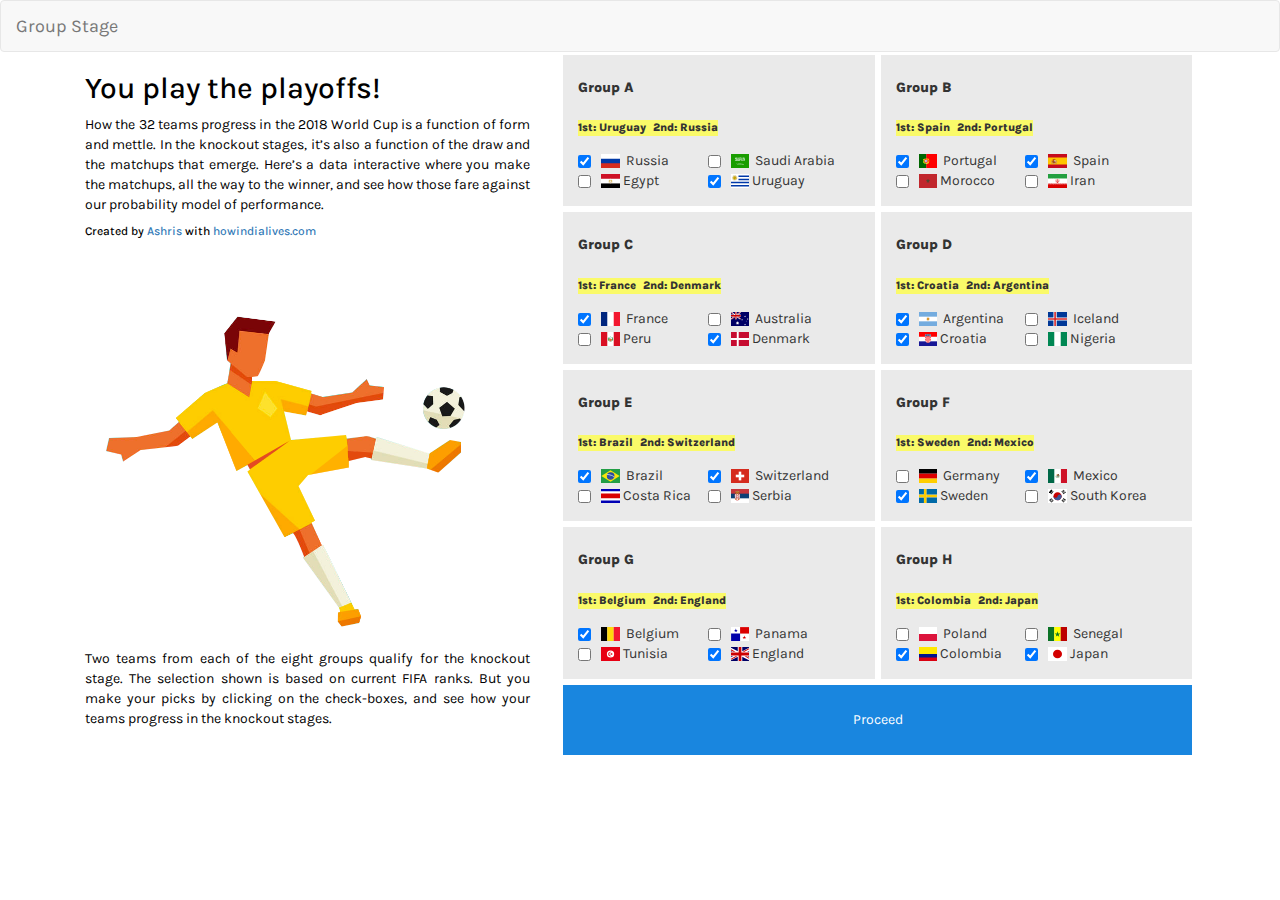
==== commit 30fb1d63: "update checks" ====
--- a/index.html
+++ b/index.html
@@ -67,7 +67,7 @@
                         <div class="col-md-5 col-xs-12">
                             <div class="checkbox">
                                 <label>
-                                    <input type="checkbox" value="Russia">
+                                    <input type="checkbox" checked value="Russia">
                                     <span class="flag-icon flag-icon-ru"></span>
                                     Russia
                                 </label>
@@ -87,7 +87,7 @@
                         <div class="col-md-5 col-xs-12">
                             <div class="checkbox">
                                 <label>
-                                    <input type="checkbox" checked value="Egypt">
+                                    <input type="checkbox" value="Egypt">
                                     <span class="flag-icon flag-icon-eg"></span>Egypt</label>
                             </div>
                         </div>
@@ -234,14 +234,14 @@
                         <div class="col-md-5 col-xs-12">
                             <div class="checkbox">
                                 <label>
-                                    <input type="checkbox" value="Croatia">
+                                    <input type="checkbox" checked value="Croatia">
                                     <span class="flag-icon flag-icon-hr"></span>Croatia</label>
                             </div>
                         </div>
                         <div class="col-md-5 col-xs-12">
                             <div class="checkbox">
                                 <label>
-                                    <input type="checkbox" checked value="Nigeria">
+                                    <input type="checkbox" value="Nigeria">
                                     <span class="flag-icon flag-icon-ng"></span>Nigeria</label>
                             </div>
                         </div>
@@ -308,7 +308,7 @@
                         <div class="col-md-5 col-xs-12">
                             <div class="checkbox">
                                 <label>
-                                    <input type="checkbox" checked value="Germany">
+                                    <input type="checkbox" value="Germany">
                                     <span class="flag-icon flag-icon-de"></span>
                                     Germany
                                 </label>
@@ -328,7 +328,7 @@
                         <div class="col-md-5 col-xs-12">
                             <div class="checkbox">
                                 <label>
-                                    <input type="checkbox" value="Sweden">
+                                    <input type="checkbox" checked value="Sweden">
                                     <span class="flag-icon flag-icon-se"></span>Sweden</label>
                             </div>
                         </div>
@@ -402,7 +402,7 @@
                         <div class="col-md-5 col-xs-12">
                             <div class="checkbox">
                                 <label>
-                                    <input type="checkbox" checked value="Poland">
+                                    <input type="checkbox" value="Poland">
                                     <span class="flag-icon flag-icon-pl"></span>
                                     Poland
                                 </label>
@@ -429,7 +429,7 @@
                         <div class="col-md-5 col-xs-12">
                             <div class="checkbox">
                                 <label>
-                                    <input type="checkbox" value="Japan">
+                                    <input type="checkbox" checked value="Japan">
                                     <span class="flag-icon flag-icon-jp"></span>Japan</label>
                             </div>
                         </div>
@@ -454,4 +454,4 @@
 
 </body>
 
-</html>+</html>
